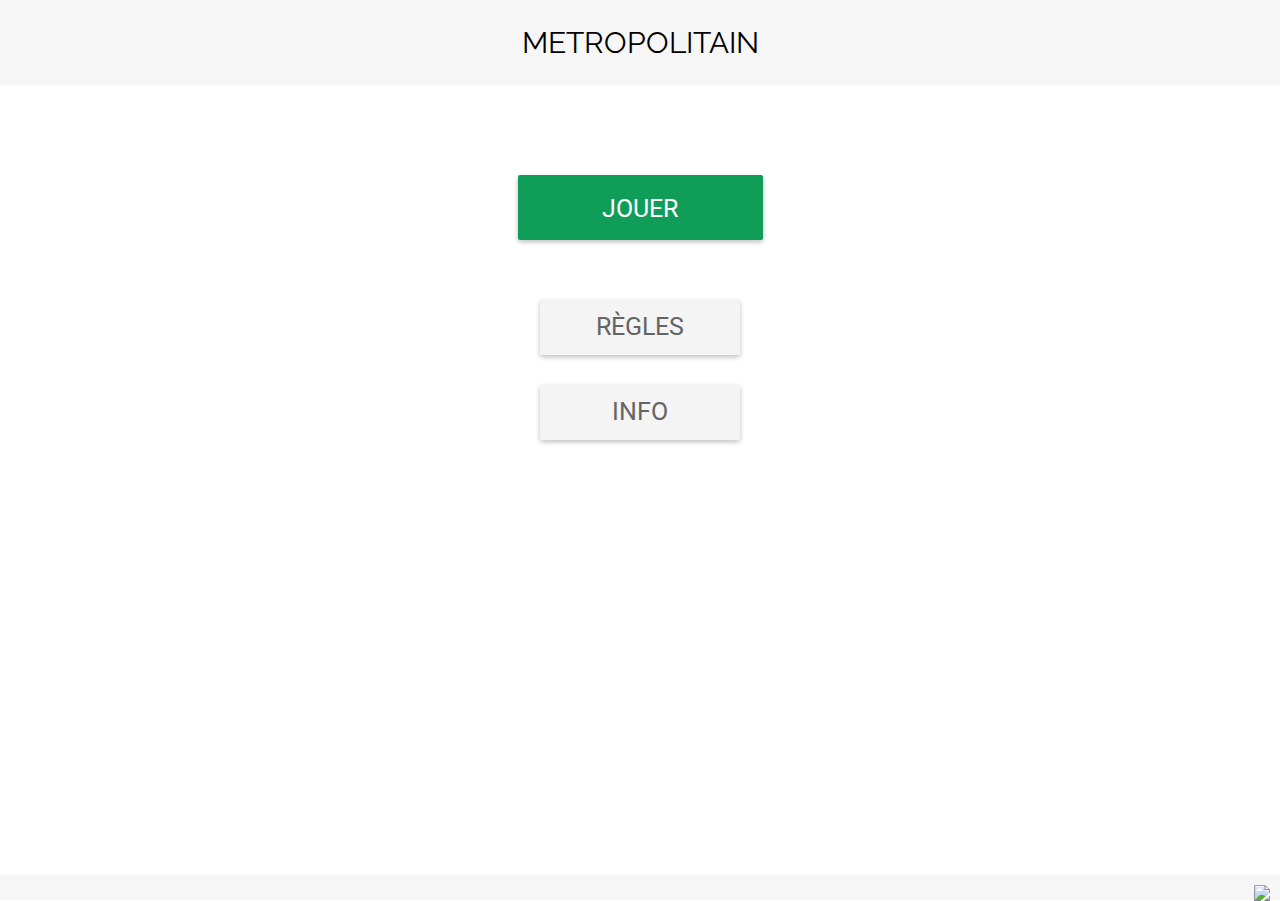
==== index.html @ 925c7fd8 "font" ====
<!DOCTYPE html>
<html lang="fr">

<head>
    <meta charset="utf-8">
    <title>Metropolitain</title>
    <link href="styles/style.css" rel="stylesheet">
    <link rel="stylesheet" href="popup/css/prettyPhoto.css">
    <link href='http://fonts.googleapis.com/css?family=Raleway:400' rel='stylesheet' type='text/css'>
    <link href='http://fonts.googleapis.com/css?family=Roboto:500,300,400' rel='stylesheet' type='text/css'>
    <link rel="import" href="https://www.polymer-project.org/0.5/components/paper-ripple/paper-ripple.html">

    <meta name="viewport" content="width=device-width, initial-scale=1.0, maximum-scale=1.0, minimum-scale=1.0, user-scalable=no, minimal-ui">
    
</head>

<body class="bg">
   
   <!--Loader -->

    <div class="load"></div>
    <i class="loader"></i>
    
    <!-- Container -->

    <div id="barre">
        METROPOLITAIN
    </div>

    <a href="level.html">
        <div class="button raised green transition big">
            <p>JOUER</p>
            <paper-ripple fit></paper-ripple>
        </div>
    </a>

    <a href="#?custom=true&width=108%&height=100%" id="rule-pop" rel="prettyPhoto">
        <div class="button raised grey transition" style="margin-top:60px;">
            <p>RÈGLES</p>
            <paper-ripple fit></paper-ripple>
        </div>
    </a>

    <a href="#?custom=true&width=108%&height=100%" id="rule-pop" rel="prettyPhoto2">
        <div class="button raised grey transition" style="margin-top:30px;">
            <p>INFO</p>
            <paper-ripple fit></paper-ripple>
        </div>
    </a>

    <div id="barre_bas">
        <img src="imgs/Volume.svg">
    </div>
    <audio class="media" src="sound/intro.m4a" visibility="hidden" autoplay></audio>
</body>


<script src="https://ajax.googleapis.com/ajax/libs/jquery/2.1.3/jquery.min.js"></script>
<script type="text/javascript" src="js/js.cookie.js"></script>
<script type="text/javascript" src="js/main.js"></script>
<script src="popup/js/jquery.js"></script>
<script src="popup/js/jquery.prettyPhoto.js" type="text/javascript" charset="utf-8"></script>
<script type="text/javascript">
    $(document).ready(function () {
        $("a[rel^='prettyPhoto']").prettyPhoto({
            custom_markup: '<div style="text-align:center;font-size:16px;font-family:helvetica;padding-top:10px;">RÈGLES DU JEU</div><br>-Une bonne réponse à une question vous permet de gagner un ticket.<br><br>-Si vous n’avez pas le nombre de tickets nécessaire et que le contrôleur passe, vous retournez au début de la ligne. Lorsqu’un musicien entre dans la rame, vous lui donnez un ticket de métro. Des pickpockets peuvent survenir et vous voler vos tickets de métro. Lorsque survient une grève, ou un accident de voyageur vous retournez deux stations en arrière. Une fois arrivé au terminus avec 30 tickets, vous débloquez la ligne suivante.',
        });
        
        $("a[rel^='prettyPhoto2']").prettyPhoto({
            custom_markup: '<div style="text-align:center;font-size:16px;font-family:helvetica;padding-top:10px;">INFO</div><br>La Webapp Metroplolitain est desormais disponible sur tous vos navigateurs, aussi bien pour smartphone et tablette que sur ordinateur.<br><br>Metropolitain est un jeux ludique axé sur le metro Parisien, très prenant il saura remplir vos moments d’ennui et vous ne pourrez plus vous en passer.<br><br>Réalisé à HETIC - Par Amine Alali, Jasmine Ferhaoui, Luca Haenel, Lionel Paulus, Léo Sadoune, Lucie Zevacco - P2019',
        });
        
        if(mobileAndTabletcheck()){
            $("#rule-pop").attr("href","#?custom=true&width=138%&height=100%");
        }else if((self.location.href.split('pc').length == 1)&&(window==window.top)){
            //window.location.href="pc/";
        }
    });
</script>

</html>
---- styles/style.css ----
*{
    font-family: 'Roboto';
}
    
body {
    margin: 0;
}

a{
    text-decoration: none;
}

.bg {
    width: 100%;
    height: auto;
    background: url(../imgs/capture.png);
    background-repeat: no-repeat;
    background-size: cover;
}

.bg1 {
    background: url(../imgs/Background.jpg);
    background-repeat: no-repeat;
    background-size: cover;
}

.load {
    width: 100%;
    height: 1000px;
    background: rgb(231, 231, 231);
    position: absolute;
    z-index: 10000;
}

#container {
    background: #e2e2e2;
    text-align: center;
}

#sel_l {
    text-align: center;
    margin:0px 0px 15.8px 0px;
    padding-top:49.8px;
    font-size:1em;
}

#count-l {
    top:0px;
    right: 10%;
    position: absolute;
    font-size:1.2em;
}

#back {
    width: 35px;
    top:8px;
    left: 10%;
    position: absolute;
}

#container > h2 {
    text-align: center;
    margin: 0px 0px 31.8px 0px;
    padding-top: 21.8px;
}

#barre {
    background: #f6f6f6;
    text-align: center;
    font-family: 'Raleway';
    font-size: 30px;
    padding: 25px 0px 25px 0px;
}

#rules {
    top: 56%;
    left: 50%;
    margin-top: 0px;
    margin-left: -96px;
    color: #fff;
    width: 192px;
    height: 70px;
    cursor: pointer;
    background: #f6f6f6;
    font-size: 27px;
    border-radius: 19px;
    position: absolute;
    color: black;
    border: 2px solid black;
}

#info {
    top: 74%;
    left: 50%;
    margin-top: 0px;
    margin-left: -96px;
    color: #fff;
    width: 192px;
    height: 70px;
    cursor: pointer;
    background: #f6f6f6;
    font-size: 27px;
    border-radius: 19px;
    position: absolute;
    color: black;
    border: 2px solid black;
}

#point {
    background: black;
    border-radius: 50%;
    width: 35px;
    height: 35px;
    font-size: 36px;
    color: white;
    position: absolute;
}

#barre_bas {
    background: #f6f6f6;
    text-align: right;
    position: absolute;
    width: 100%;
    bottom: 0px;
}

#barre_bas > img {
    padding-right: 10px;
    margin-bottom: -5px;
    padding-top: 10px;
}

#temps {
    font-family: 'Raleway';
    margin-top: -64px;
    margin-bottom: 20px;
    font-size: 32px;
}


/*  ----- Sélection lignes ------  */


#terminus {
    top: 4%;
    left: 27%;
    position: absolute;
    text-align: left;
    font-size: 14px;
    line-height: 24px;
}

.lock {
    width: 17px;
    position: absolute;
    margin-top: 40px;
    right: 8%;
}

#progress {
    bottom: 0;
    height: 9px;
    background: #f8c808;
    position: absolute;
    z-index: 2;
}

#progress2 {
    bottom: 0;
    right: 0;
    height: 9px;
    width: 100%;
    background: #fff4c4;
    position: absolute;
    z-index: 1;
}

.button {
    display: inline-block;
    position: relative;
    border-radius: 2px;
    font-size: 0.9em;
    background-color: #fff;
    color: #646464;
    cursor: pointer;
    width: 95%;
    height: 80px;
    max-width: 380px;
    margin-bottom: 10px;
}

.button.raised.grey {
    background-color: #F4F4F4;
}

.button.raised {
    transition: box-shadow 0.2s cubic-bezier(0.4, 0, 0.2, 1);
    transition-delay: 0.2s;
    box-shadow: 0 2px 5px 0 rgba(0, 0, 0, 0.26);
}

.button.raised:active {
    box-shadow: 0 8px 17px 0 rgba(0, 0, 0, 0.2);
    transition-delay: 0s;
}

.button.transition {
    font-family: Arial;
    width: 75%;
    max-width: 200px;
    margin: auto;
    font-size: 25px;
    text-align: center;
    height: 55px;
    display: block;
}

.button.transition.big {
    max-width: 245px;
    height: 65px;
}

.button.transition.big p {
    padding-top: 19px;
}

.button.questionnaire {
    font-family: Arial;
    width: 93%;
    max-width: 400px;
    font-size: 18px;
    height: 33px;
    padding-top: 15px;
    word-break: break-all;
    overflow: hidden;
}

.button.green {
    background-color: #0f9d58;
    color: #fff;
    margin-top: 90px;
}

.button.greenq {
    background-color: #0f9d58;
    color: #fff;
}


.button.redq {
    background-color: #F34235;
    color: #fff;
}

.button.transition p {
    padding-top: 12px;
}

/*    ------ Jeu ------     */

.contain {
    text-align: center;
    background: white;
}

#question {
    font-family: 'Raleway';
    width: 80%;
    height: 80px;
    margin: auto;
    padding-top: 30px;
}

#barre_jeu {
    background: white;
    text-align: center;
    font-size: 1.1em;
    font-family: 'Raleway';
    padding: 25px 0px 25px 0px;
}

#barre_bas_jeu {
    background: #f6f6f6;
    text-align: right;
    width: 100%;
    height: 30px;
    overflow: hidden;
}

#barre_lignes {
    background: #f6f6f6;
    text-align: center;
    font-size: 0.8em;
    font-family: 'Raleway';
    height: 55px;
    padding-top: 35px;
}

.entre_station span {
    width: 39%;
    height: 7px;
    border-bottom: 5px solid #f8c808;
    display: block;
    margin: auto;
}

#station_from {
    width: 30%;
    height: auto;
    float: left;
    background: #f6f6f6;
}

#station_from2 {
    width: 75%;
    height: auto;
    float: left;
}

#station_to {
    width: 30%;
    height: auto;
    float: right;
    background: #f6f6f6;
}

#barre_lignes:before {
    width: 20px;
    height: 20px;
    content: "\00a0";
    border-radius: 50%;
    background: #f8c808;
    left: 30%;
    position: absolute;
}

#barre_lignes:after {
    width: 20px;
    height: 20px;
    content: "\00a0";
    border-radius: 50%;
    background: #f8c808;
    right: 30%;
    top: 106px;
    position: absolute;
}

#circle {
    padding-top: 16px;
}

#score {
    position: absolute;
    right: 5%;
}

.answers {
    width: 93%;
    max-width: 400px;
    height: 50px;
    margin-bottom: 30px;
}

#progress_bar {
    left: 0;
    bottom: 0;
    height: 9px;
    width: 90%;
    background: #f8c808;
}

#progress_bar2 {
    right: 0;
    bottom: 0;
    height: 9px;
    width: 10%;
    background: #fff4c4;
}

#transition {
    width: 100%;
    height: 550px;
    bottom: 0;
    background: white;
    position: absolute;
    top: 253px;
    margin: auto;
    background-image: url(../imgs/Background.jpg);
    background-size: contain;
    z-index: 10;
}

#transition > a {
    text-decoration: none;
}

#button2 {
    margin-left: auto;
    margin-right: auto;
    margin-top: 80px;
    width: 50%;
    max-width:150px;
    height:80px;
    border:2px solid black;
    cursor:pointer;
    background:#f6f6f6;
    font-size:24px;
    border-radius:19px;
    color: black;
    display: table;
}

.progress_bar {
    position: relative;
    margin-top: 20px;
}

#sounds {
    padding-top: 3px;
}

@font-face {
    font-family: 'Futura''Futura Std';
    src: url('fonts/futura.ttc')
url('fonts/FuturaStd-Medium.otf');
}


/*    ------ Loader ------     */


.loader {
    animation: load 1s linear infinite;
    -webkit-animation: load 1s linear infinite;
    border: .5em solid #555;
    border-radius: 50%;
    display: block;
    height: 2em;
    left: 50%;
    margin: -1.5em;
    position: absolute;
    top: 50%;
    width: 2em;
    z-index: 2000000;
}

.loader:after {
    border: .5em solid #0f9d58;
    border-radius: 50%;
    bottom: .9em;
    content: '';
    left: .1em;
    position: absolute;
    right: .9em;
    top: .1em;
}


/*Popup évènement */

#popup{
    width: 70%;
    max-width: 500px;
    background-color: #F6F6F6;
    border: 5px solid #383838;
    border-radius: 40px;
    top:17%;
    position: absolute;
    z-index: 20;
    left:0;
    right:0;
    margin-left:auto;
    margin-right:auto;
    display: none;
}

#popup .icon{
    width: 50%;
    margin: auto;
    position: relative;
    margin-left: 25%;
    margin-top:20px;
}

#popup .echap{
    position: absolute;
    height: 5%;
    margin-left: 5.4%;
    margin-top: 5.4%;
}

#popup h1{
    text-align: center;
    font-family: "futura";
}

#popup p{
    text-align: center;
    font-family: "futura std";
    padding:5px;
}


/*Popup dévérouillage lignes */

#popup2{
    width: 70%;
    max-width: 500px;
    height: 60%;
    background-color: #F6F6F6;
    border: 5px solid #383838;
    border-radius: 40px;
    top:17%;
    position: absolute;
    z-index: 20;
    left:0;
    right:0;
    margin-left:auto;
    margin-right:auto;
}

#popup2 .echap{
    position: absolute;
    height: 32px;
    left: 5.4%;
    margin-top: 5.4%;
    cursor: pointer;
}

#popup2 p{
    text-align: center;
    font-family: "futura std";
    position: relative;
    margin-top: 20%;
    padding:10px;
    line-height: 38px;
    font-size:1em;
}

#popup2 h1{
    text-align: center;
    font-family: "futura std";
    font-size:0.8em;
    padding-top:15px;
}

#popup2 .ticket{
    width: 30px;
    position: absolute;
}


/*Popup en cas de victoire */


#popup_win{
    width: 70%;
    max-width: 500px;
    height: 80%;
    background-color: #F6F6F6;
    border: 5px solid #383838;
    border-radius: 40px;
    top:17%;
    position: absolute;
    z-index: 20;
    left:0;
    right:0;
    margin-left:auto;
    margin-right:auto;
    display: none;
}

#popup_win .icon{
    width: 50%;
    margin: auto;
    position: relative;
    margin-left: 25%;
    margin-top:20px;
}

#popup_win .echap{
    position: absolute;
    height: 5%;
    margin-left: 5.4%;
    margin-top: 5.4%;
}

#popup_win h1{
    text-align: center;
    font-family: "futura";
}

#popup_win p{
    text-align: center;
    font-family: "futura std";
    padding:5px;
}
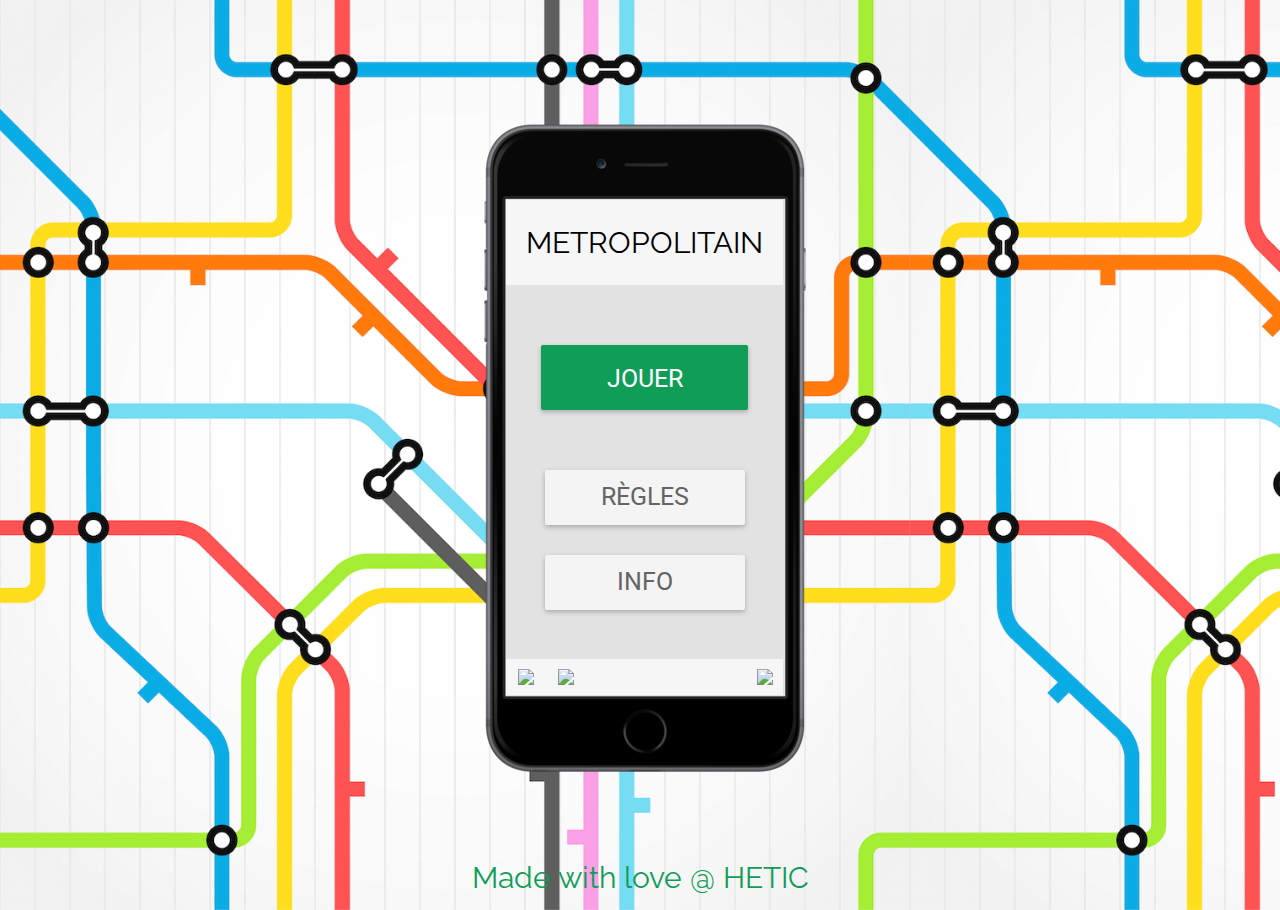
==== commit 20b8c103: "HTML optimization" ====
--- a/index.html
+++ b/index.html
@@ -1,15 +1,12 @@
 <!DOCTYPE html>
 <html lang="fr">
-
 <head>
     <meta charset="utf-8">
     <title>Metropolitain</title>
     <link href="styles/style.css" rel="stylesheet">
-    <link rel="stylesheet" href="popup/css/prettyPhoto.css">
     <link href='http://fonts.googleapis.com/css?family=Raleway:400' rel='stylesheet' type='text/css'>
     <link href='http://fonts.googleapis.com/css?family=Roboto:500,300,400' rel='stylesheet' type='text/css'>
     <link rel="import" href="https://www.polymer-project.org/0.5/components/paper-ripple/paper-ripple.html">
-
     <meta name="viewport" content="width=device-width, initial-scale=1.0, maximum-scale=1.0, minimum-scale=1.0, user-scalable=no, minimal-ui">
     
 </head>
@@ -34,14 +31,14 @@
         </div>
     </a>
 
-    <a href="#?custom=true&width=108%&height=100%" id="rule-pop" rel="prettyPhoto">
+    <a onclick="$('#popup_regles').fadeIn();">
         <div class="button raised grey transition" style="margin-top:60px;">
             <p>RÈGLES</p>
             <paper-ripple fit></paper-ripple>
         </div>
     </a>
 
-    <a href="#?custom=true&width=108%&height=100%" id="rule-pop" rel="prettyPhoto2">
+    <a onclick="$('#popup_info').fadeIn();">
         <div class="button raised grey transition" style="margin-top:30px;">
             <p>INFO</p>
             <paper-ripple fit></paper-ripple>
@@ -49,33 +46,33 @@
     </a>
 
     <div id="barre_bas">
-        <img src="imgs/Volume.svg">
+        <img src="http://cdn.flaticon.com/png/256/10033.png" style="width:30px;float:left;padding-left:12px;padding-bottom:10px;">
+        <img src="http://cdn.flaticon.com/png/256/69407.png" style="width:30px;float:left;">
+        <img src="imgs/Volume.png" onclick="stop_sounds();" id="sound"/>
     </div>
-    <audio class="media" src="sound/intro.m4a" visibility="hidden" autoplay></audio>
+    <div id="popup_regles" class="popup" onclick="hidePopup('popup_regles');">
+        <h1>RÈGLES DU JEU</h1>
+        <p>Une bonne réponse à une question vous permet de gagner un ticket.<br>Si vous n’avez pas le nombre de tickets nécessaire et que le contrôleur passe, vous retournez au début de la ligne.<br>Lorsqu’un musicien entre dans la rame, vous lui donnez un ticket de métro.<br>Des pickpockets peuvent survenir et vous voler vos tickets de métro.<br>Lorsque survient une grève, ou un accident de voyageur vous retournez deux stations en arrière.<br>Une fois arrivé au terminus avec 30 tickets, vous débloquez la ligne suivante.</p>
+    </div>
+    <div id="popup_info" class="popup" onclick="hidePopup('popup_info');">
+        <h1>INFO</h1>
+        <p>La Webapp Metroplolitain est desormais disponible sur tous vos navigateurs, aussi bien pour smartphone et tablette que sur ordinateur.<br><br>Metropolitain est un jeux ludique axé sur le metro Parisien, très prenant il saura remplir vos moments d’ennui et vous ne pourrez plus vous en passer.<br><br>Réalisé à HETIC - Par Amine Allali, Jasmine Ferhaoui, Luca Haenel, Lionel Paulus, Léo Sadoune, Lucie Zevacco- P2019</p>
+    </div>
+    <audio id="intro" visibility="hidden">
+        <source src="sound/intro.mp3" type="audio/mp3" />
+    </audio>
 </body>
 
 
 <script src="https://ajax.googleapis.com/ajax/libs/jquery/2.1.3/jquery.min.js"></script>
 <script type="text/javascript" src="js/js.cookie.js"></script>
 <script type="text/javascript" src="js/main.js"></script>
-<script src="popup/js/jquery.js"></script>
-<script src="popup/js/jquery.prettyPhoto.js" type="text/javascript" charset="utf-8"></script>
 <script type="text/javascript">
     $(document).ready(function () {
-        $("a[rel^='prettyPhoto']").prettyPhoto({
-            custom_markup: '<div style="text-align:center;font-size:16px;font-family:helvetica;padding-top:10px;">RÈGLES DU JEU</div><br>-Une bonne réponse à une question vous permet de gagner un ticket.<br><br>-Si vous n’avez pas le nombre de tickets nécessaire et que le contrôleur passe, vous retournez au début de la ligne. Lorsqu’un musicien entre dans la rame, vous lui donnez un ticket de métro. Des pickpockets peuvent survenir et vous voler vos tickets de métro. Lorsque survient une grève, ou un accident de voyageur vous retournez deux stations en arrière. Une fois arrivé au terminus avec 30 tickets, vous débloquez la ligne suivante.',
-        });
-        
-        $("a[rel^='prettyPhoto2']").prettyPhoto({
-            custom_markup: '<div style="text-align:center;font-size:16px;font-family:helvetica;padding-top:10px;">INFO</div><br>La Webapp Metroplolitain est desormais disponible sur tous vos navigateurs, aussi bien pour smartphone et tablette que sur ordinateur.<br><br>Metropolitain est un jeux ludique axé sur le metro Parisien, très prenant il saura remplir vos moments d’ennui et vous ne pourrez plus vous en passer.<br><br>Réalisé à HETIC - Par Amine Alali, Jasmine Ferhaoui, Luca Haenel, Lionel Paulus, Léo Sadoune, Lucie Zevacco - P2019',
-        });
-        
-        if(mobileAndTabletcheck()){
-            $("#rule-pop").attr("href","#?custom=true&width=138%&height=100%");
-        }else if((self.location.href.split('pc').length == 1)&&(window==window.top)){
-            //window.location.href="pc/";
+        play_sound('intro');
+        if(!mobileAndTabletcheck()&&(self.location.href.split('pc').length == 1)&&(window==window.top)){
+            window.location.href="pc/";
         }
     });
 </script>
-
 </html>--- a/styles/style.css
+++ b/styles/style.css
@@ -1,12 +1,13 @@
-*{
+* {
     font-family: 'Roboto';
 }
-    
+
 body {
     margin: 0;
-}
-
-a{
+    background-color: white;
+}
+
+a {
     text-decoration: none;
 }
 
@@ -39,21 +40,21 @@
 
 #sel_l {
     text-align: center;
-    margin:0px 0px 15.8px 0px;
-    padding-top:49.8px;
-    font-size:1em;
+    margin: 0px 0px 15.8px 0px;
+    padding-top: 49.8px;
+    font-size: 1em;
 }
 
 #count-l {
-    top:0px;
+    top: 0px;
     right: 10%;
     position: absolute;
-    font-size:1.2em;
+    font-size: 1.2em;
 }
 
 #back {
     width: 35px;
-    top:8px;
+    top: 8px;
     left: 10%;
     position: absolute;
 }
@@ -70,40 +71,6 @@
     font-family: 'Raleway';
     font-size: 30px;
     padding: 25px 0px 25px 0px;
-}
-
-#rules {
-    top: 56%;
-    left: 50%;
-    margin-top: 0px;
-    margin-left: -96px;
-    color: #fff;
-    width: 192px;
-    height: 70px;
-    cursor: pointer;
-    background: #f6f6f6;
-    font-size: 27px;
-    border-radius: 19px;
-    position: absolute;
-    color: black;
-    border: 2px solid black;
-}
-
-#info {
-    top: 74%;
-    left: 50%;
-    margin-top: 0px;
-    margin-left: -96px;
-    color: #fff;
-    width: 192px;
-    height: 70px;
-    cursor: pointer;
-    background: #f6f6f6;
-    font-size: 27px;
-    border-radius: 19px;
-    position: absolute;
-    color: black;
-    border: 2px solid black;
 }
 
 #point {
@@ -126,7 +93,6 @@
 
 #barre_bas > img {
     padding-right: 10px;
-    margin-bottom: -5px;
     padding-top: 10px;
 }
 
@@ -136,10 +102,7 @@
     margin-bottom: 20px;
     font-size: 32px;
 }
-
-
 /*  ----- Sélection lignes ------  */
-
 
 #terminus {
     top: 4%;
@@ -226,6 +189,7 @@
 
 .button.questionnaire {
     font-family: Arial;
+    font-size: 15px;
     width: 93%;
     max-width: 400px;
     font-size: 18px;
@@ -238,7 +202,7 @@
 .button.green {
     background-color: #0f9d58;
     color: #fff;
-    margin-top: 90px;
+    margin-top: 60px;
 }
 
 .button.greenq {
@@ -246,7 +210,6 @@
     color: #fff;
 }
 
-
 .button.redq {
     background-color: #F34235;
     color: #fff;
@@ -255,7 +218,6 @@
 .button.transition p {
     padding-top: 12px;
 }
-
 /*    ------ Jeu ------     */
 
 .contain {
@@ -352,6 +314,7 @@
 #score {
     position: absolute;
     right: 5%;
+    margin-top: -20px;
 }
 
 .answers {
@@ -379,12 +342,10 @@
 
 #transition {
     width: 100%;
-    height: 550px;
-    bottom: 0;
+    height: 462px;
     background: white;
     position: absolute;
-    top: 253px;
-    margin: auto;
+    top: 161px;
     background-image: url(../imgs/Background.jpg);
     background-size: contain;
     z-index: 10;
@@ -399,13 +360,13 @@
     margin-right: auto;
     margin-top: 80px;
     width: 50%;
-    max-width:150px;
-    height:80px;
-    border:2px solid black;
-    cursor:pointer;
-    background:#f6f6f6;
-    font-size:24px;
-    border-radius:19px;
+    max-width: 150px;
+    height: 80px;
+    border: 2px solid black;
+    cursor: pointer;
+    background: #f6f6f6;
+    font-size: 24px;
+    border-radius: 19px;
     color: black;
     display: table;
 }
@@ -421,13 +382,9 @@
 
 @font-face {
     font-family: 'Futura''Futura Std';
-    src: url('fonts/futura.ttc')
-url('fonts/FuturaStd-Medium.otf');
-}
-
-
+    src: url('fonts/futura.ttc') url('fonts/FuturaStd-Medium.otf');
+}
 /*    ------ Loader ------     */
-
 
 .loader {
     animation: load 1s linear infinite;
@@ -454,144 +411,144 @@
     right: .9em;
     top: .1em;
 }
-
-
 /*Popup évènement */
 
-#popup{
+.popup {
+    width: 70%;
+    max-width: 500px;
+    background-color: #F6F6F6;
+    border: 5px solid #383838;
+    border-radius: 9px;
+    top: 17%;
+    position: absolute;
+    z-index: 20;
+    left: 0;
+    right: 0;
+    margin-left: auto;
+    margin-right: auto;
+    display: none;
+}
+
+.popup .icon {
+    width: 50%;
+    margin: auto;
+    position: relative;
+    margin-left: 25%;
+    margin-top: 20px;
+}
+
+.popup .echap {
+    position: absolute;
+    height: 5%;
+    margin-left: 5.4%;
+    margin-top: 5.4%;
+}
+
+.popup h1 {
+    text-align: center;
+    font-family: "futura";
+}
+
+.popup p {
+    text-align: center;
+    padding: 5px;
+}
+/*Popup dévérouillage lignes */
+
+#popup2 {
+    width: 70%;
+    max-width: 500px;
+    height: 60%;
+    background-color: #F6F6F6;
+    border: 5px solid #383838;
+    border-radius: 9px;
+    top: 17%;
+    position: absolute;
+    z-index: 20;
+    left: 0;
+    right: 0;
+    margin-left: auto;
+    margin-right: auto;
+    display: none;
+}
+
+#popup2 .echap {
+    position: absolute;
+    height: 32px;
+    left: 5.4%;
+    margin-top: 5.4%;
+    cursor: pointer;
+}
+
+#popup2 p {
+    text-align: center;
+    position: relative;
+    margin-top: 20%;
+    padding: 10px;
+    line-height: 38px;
+    font-size: 1em;
+}
+
+#popup2 h1 {
+    text-align: center;
+    font-size: 0.7em;
+    padding-top: 18px;
+}
+
+#popup2 .ticket {
+    width: 30px;
+    position: absolute;
+}
+/*Popup en cas de victoire */
+
+#popup_win {
     width: 70%;
     max-width: 500px;
     background-color: #F6F6F6;
     border: 5px solid #383838;
     border-radius: 40px;
-    top:17%;
-    position: absolute;
+    position: absolute;
+    top: 17%;
     z-index: 20;
-    left:0;
-    right:0;
-    margin-left:auto;
-    margin-right:auto;
+    left: 0;
+    right: 0;
+    margin-left: auto;
+    margin-right: auto;
+    text-align: center;
     display: none;
 }
 
-#popup .icon{
-    width: 50%;
-    margin: auto;
-    position: relative;
-    margin-left: 25%;
-    margin-top:20px;
-}
-
-#popup .echap{
+#popup_win img{
+    width: 220px;
+}
+
+#popup_win .echap {
     position: absolute;
     height: 5%;
     margin-left: 5.4%;
     margin-top: 5.4%;
 }
 
-#popup h1{
+#popup_win h1 {
     text-align: center;
     font-family: "futura";
 }
 
-#popup p{
-    text-align: center;
-    font-family: "futura std";
-    padding:5px;
-}
-
-
-/*Popup dévérouillage lignes */
-
-#popup2{
-    width: 70%;
-    max-width: 500px;
-    height: 60%;
-    background-color: #F6F6F6;
-    border: 5px solid #383838;
-    border-radius: 40px;
-    top:17%;
-    position: absolute;
-    z-index: 20;
-    left:0;
-    right:0;
-    margin-left:auto;
-    margin-right:auto;
-}
-
-#popup2 .echap{
-    position: absolute;
-    height: 32px;
-    left: 5.4%;
-    margin-top: 5.4%;
-    cursor: pointer;
-}
-
-#popup2 p{
-    text-align: center;
-    font-family: "futura std";
-    position: relative;
-    margin-top: 20%;
-    padding:10px;
-    line-height: 38px;
-    font-size:1em;
-}
-
-#popup2 h1{
-    text-align: center;
-    font-family: "futura std";
-    font-size:0.8em;
-    padding-top:15px;
-}
-
-#popup2 .ticket{
-    width: 30px;
-    position: absolute;
-}
-
-
-/*Popup en cas de victoire */
-
-
-#popup_win{
-    width: 70%;
-    max-width: 500px;
-    height: 80%;
-    background-color: #F6F6F6;
-    border: 5px solid #383838;
-    border-radius: 40px;
-    top:17%;
-    position: absolute;
-    z-index: 20;
-    left:0;
-    right:0;
-    margin-left:auto;
-    margin-right:auto;
-    display: none;
-}
-
-#popup_win .icon{
-    width: 50%;
-    margin: auto;
-    position: relative;
-    margin-left: 25%;
-    margin-top:20px;
-}
-
-#popup_win .echap{
-    position: absolute;
-    height: 5%;
-    margin-left: 5.4%;
-    margin-top: 5.4%;
-}
-
-#popup_win h1{
-    text-align: center;
-    font-family: "futura";
-}
-
-#popup_win p{
-    text-align: center;
-    font-family: "futura std";
-    padding:5px;
+#popup_win p {
+    text-align: center;
+    padding: 5px;
+}
+
+.metro.ligne1.game {
+    top: 2.4%;
+    left: 4%;
+    position: absolute;
+    width: 40px;
+}
+
+.tickets {
+    width:43px;
+    position:absolute;
+    right:10%;
+    top:1%;
 }